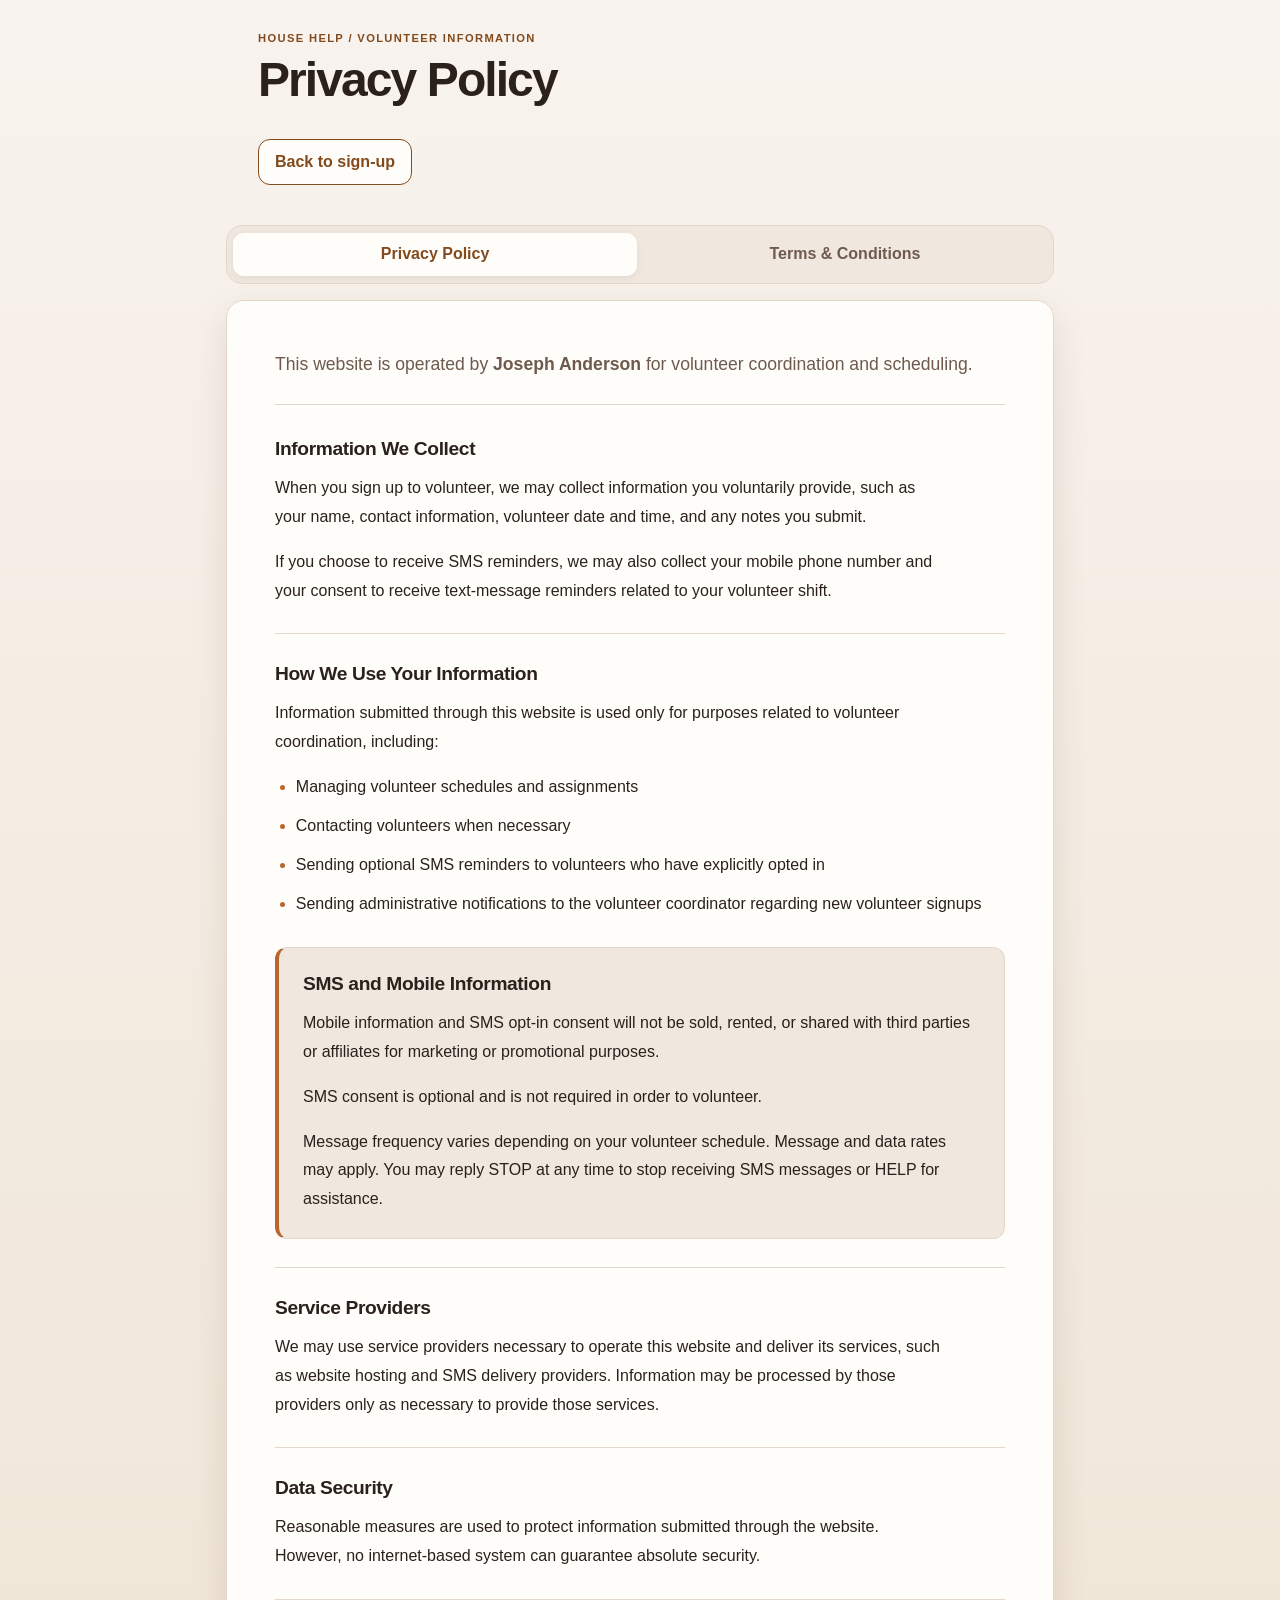
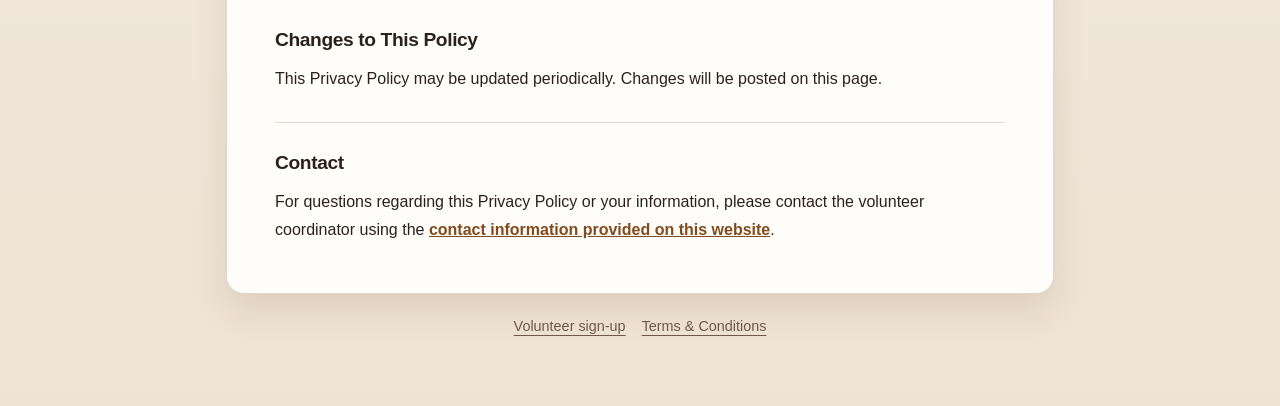
==== privacy.html @ 68159a4b "adds twilio integration and scheduled reminders for opted-in individuals" ====
<!doctype html>
<html lang="en">
  <head>
    <meta charset="UTF-8" />
    <meta name="viewport" content="width=device-width, initial-scale=1.0" />
    <title>Privacy Policy | House Help</title>
    <link rel="icon" type="image/svg+xml" href="/favicon.svg" />
    <link rel="stylesheet" href="/styles.css" />
  </head>
  <body>
    <div class="page-shell legal-page">
      <header class="topbar legal-header">
        <div>
          <p class="eyebrow">House Help / Volunteer information</p>
          <h1>Privacy Policy</h1>
          <a class="project-info-link" href="/">Back to sign-up</a>
        </div>
      </header>
      <nav class="legal-nav" aria-label="Policies">
        <a href="/privacy" aria-current="page">Privacy Policy</a>
        <a href="/terms">Terms &amp; Conditions</a>
      </nav>
      <main class="panel project-info legal-document">
        <p class="legal-intro">
          This website is operated by <strong>Joseph Anderson</strong> for
          volunteer coordination and scheduling.
        </p>
        <section>
          <h2>Information We Collect</h2>
          <p>
            When you sign up to volunteer, we may collect information you
            voluntarily provide, such as your name, contact information,
            volunteer date and time, and any notes you submit.
          </p>
          <p>
            If you choose to receive SMS reminders, we may also collect your
            mobile phone number and your consent to receive text-message
            reminders related to your volunteer shift.
          </p>
        </section>
        <section>
          <h2>How We Use Your Information</h2>
          <p>
            Information submitted through this website is used only for purposes
            related to volunteer coordination, including:
          </p>
          <ul>
            <li>Managing volunteer schedules and assignments</li>
            <li>Contacting volunteers when necessary</li>
            <li>Sending optional SMS reminders to volunteers who have explicitly opted in</li>
            <li>Sending administrative notifications to the volunteer coordinator regarding new volunteer signups</li>
          </ul>
        </section>
        <section class="legal-sms">
          <h2>SMS and Mobile Information</h2>
          <p>
            Mobile information and SMS opt-in consent will not be sold, rented,
            or shared with third parties or affiliates for marketing or
            promotional purposes.
          </p>
          <p>SMS consent is optional and is not required in order to volunteer.</p>
          <p>
            Message frequency varies depending on your volunteer schedule.
            Message and data rates may apply. You may reply STOP at any time to
            stop receiving SMS messages or HELP for assistance.
          </p>
        </section>
        <section>
          <h2>Service Providers</h2>
          <p>
            We may use service providers necessary to operate this website and
            deliver its services, such as website hosting and SMS delivery
            providers. Information may be processed by those providers only as
            necessary to provide those services.
          </p>
        </section>
        <section>
          <h2>Data Security</h2>
          <p>
            Reasonable measures are used to protect information submitted
            through the website. However, no internet-based system can guarantee
            absolute security.
          </p>
        </section>
        <section>
          <h2>Changes to This Policy</h2>
          <p>
            This Privacy Policy may be updated periodically. Changes will be
            posted on this page.
          </p>
        </section>
        <section>
          <h2>Contact</h2>
          <p>
            For questions regarding this Privacy Policy or your information,
            please contact the volunteer coordinator using the
            <a href="/project-info.html#questions">contact information provided on this website</a>.
          </p>
        </section>
      </main>
      <footer class="legal-links">
        <a href="/">Volunteer sign-up</a>
        <a href="/terms">Terms &amp; Conditions</a>
      </footer>
    </div>
  </body>
</html>
---- styles.css ----
:root {
  --bg: #f7f0e7;
  --panel: #fffdf9;
  --panel-strong: #f0e8df;
  --ink: #2b211c;
  --muted: #6e5a4e;
  --accent: #b8662d;
  --accent-dark: #824a1d;
  --line: #e3d7cb;
  --shadow: 0 15px 35px rgba(73, 48, 34, 0.12);
  --success: #2d6a4f;
  --success-soft: rgba(45, 106, 79, 0.08);
}

* {
  box-sizing: border-box;
}

html,
body {
  margin: 0;
  width: 100%;
  max-width: 100%;
  overflow-x: hidden;
  font-family: "Segoe UI", Tahoma, Geneva, Verdana, sans-serif;
  background: linear-gradient(180deg, #f8f3ee 0%, #efe3d3 100%);
  color: var(--ink);
}

button,
input,
select,
textarea {
  font: inherit;
  max-width: 100%;
}

.hidden {
  display: none !important;
}

.app-toast {
  position: fixed;
  z-index: 1000;
  top: max(1rem, env(safe-area-inset-top));
  left: 50%;
  display: flex;
  align-items: center;
  justify-content: space-between;
  gap: 1rem;
  width: min(34rem, calc(100% - 2rem));
  padding: 0.85rem 0.9rem;
  transform: translateX(-50%);
  border: 1px solid var(--line);
  border-left: 4px solid var(--success);
  border-radius: 8px;
  background: var(--panel);
  box-shadow: var(--shadow);
  color: var(--ink);
  font-weight: 600;
}

.app-toast[hidden] {
  display: none;
}

.load-error {
  display: flex;
  align-items: center;
  justify-content: space-between;
  gap: 1rem;
  margin-bottom: 1rem;
  padding: 0.8rem 1rem;
  border: 1px solid rgba(146, 43, 43, 0.35);
  border-left: 4px solid #922b2b;
  border-radius: 8px;
  background: #fff7f5;
}

.load-error[hidden] {
  display: none;
}

.load-error p {
  margin: 0;
  color: #702020;
}

.app-toast.error {
  border-left-color: #922b2b;
}

.toast-dismiss {
  flex: 0 0 2rem;
  width: 2rem;
  min-height: 2rem;
  padding: 0;
  background: transparent;
  color: var(--muted);
}

.page-shell {
  width: 100%;
  max-width: 1100px;
  margin: 0 auto;
  padding: 1rem 0.75rem 2.5rem;
  min-width: 0;
}

.topbar {
  display: flex;
  flex-direction: column;
  justify-content: flex-start;
  align-items: stretch;
  gap: 0.75rem;
  margin-bottom: 1rem;
}

.top-actions {
  display: flex;
  gap: 0.5rem;
  flex-wrap: wrap;
  justify-content: flex-end;
  align-self: flex-end;
}

.admin-trigger {
  padding: 0.5rem 0.8rem;
  min-height: 0;
  font-size: 0.8rem;
  opacity: 0.9;
}

.secondary-link {
  display: inline-flex;
  align-items: center;
  justify-content: center;
  min-height: 46px;
  padding: 0.5rem 0.8rem;
  border-radius: 12px;
  color: var(--ink);
  text-decoration: none;
  font-weight: 700;
  transition:
    transform 0.15s ease,
    filter 0.15s ease;
}

.secondary-link:hover {
  transform: translateY(-1px);
  filter: brightness(1.02);
}

.project-info-link {
  display: inline-flex;
  align-items: center;
  gap: 0.65rem;
  max-width: 100%;
  min-height: 46px;
  margin-top: 1rem;
  padding: 0.65rem 1rem;
  border: 1px solid var(--accent-dark);
  border-radius: 12px;
  background: var(--panel);
  color: var(--accent-dark);
  font-weight: 700;
  text-decoration: none;
  transition:
    background-color 0.15s ease,
    color 0.15s ease;
}

.project-info-link:hover {
  background: var(--accent-dark);
  color: var(--panel);
}

.project-info-link:focus-visible {
  outline: 3px solid var(--accent-dark);
  outline-offset: 3px;
}

.eyebrow {
  margin: 0 0 0.25rem;
  color: var(--accent-dark);
  text-transform: uppercase;
  letter-spacing: 0.12em;
  font-weight: 700;
  font-size: 0.7rem;
}

h1,
h2,
p {
  margin-top: 0;
}

h1 {
  font-size: clamp(2rem, 5vw, 3rem);
  margin-bottom: 0;
}

.layout {
  display: grid;
  grid-template-columns: 1fr;
  gap: 1rem;
}

.panel {
  width: 100%;
  max-width: 100%;
  min-width: 0;
  background: rgba(255, 255, 255, 0.65);
  border: 1px solid var(--line);
  border-radius: 18px;
  box-shadow: var(--shadow);
  padding: 1.25rem;
  backdrop-filter: blur(2px);
}

.schedule-panel,
.calendar-panel,
.admin-panel,
.signup-page {
  background: var(--panel);
}

.signup-page {
  padding: 1.25rem;
  transition: opacity 0.2s ease;
}

.signup-header {
  display: flex;
  align-items: center;
  gap: 0.75rem;
  margin-bottom: 1rem;
}

.signup-header h2 {
  margin: 0;
}

.project-info {
  background: var(--panel);
  line-height: 1.65;
}

.project-info section + section {
  margin-top: 1.5rem;
  padding-top: 1.5rem;
  border-top: 1px solid var(--line);
}

.project-info h2 {
  margin-bottom: 0.65rem;
  line-height: 1.3;
}

.project-info h3 {
  margin: 1rem 0 0.5rem;
  font-size: 1rem;
}

.project-info p,
.project-tools {
  max-width: 75ch;
}

.project-info section > :last-child {
  margin-bottom: 0;
}

.project-info a:not(.secondary-link) {
  color: var(--accent-dark);
  font-weight: 600;
}

.project-tools {
  padding-left: 1.5rem;
  columns: 2 14rem;
}

.project-tools li {
  break-inside: avoid;
}

.field-row {
  margin-bottom: 1rem;
}

.compact {
  margin-bottom: 0.8rem;
}

.two-up {
  display: grid;
  grid-template-columns: 1fr;
  gap: 0.85rem;
}

.legal-links {
  display: flex;
  flex-wrap: wrap;
  justify-content: center;
  gap: 1rem;
  padding: 1.5rem 0;
}

.legal-links a {
  color: var(--muted);
  font-size: 0.9rem;
  text-underline-offset: 0.25em;
}

.legal-page {
  max-width: 860px;
  padding-top: clamp(1.5rem, 5vw, 4rem);
}

.legal-header {
  padding: 0 clamp(0.5rem, 3vw, 2rem) 1rem;
}

.legal-header h1 {
  margin: 0.5rem 0 1rem;
  font-size: clamp(2rem, 5vw, 3rem);
  line-height: 1.15;
  letter-spacing: -0.04em;
}

.legal-nav {
  display: flex;
  flex-wrap: wrap;
  gap: 0.4rem;
  margin: 0 0 1rem;
  padding: 0.4rem;
  border: 1px solid var(--line);
  border-radius: 16px;
  background: var(--panel-strong);
}

.legal-nav a {
  flex: 1 1 12rem;
  padding: 0.8rem 1rem;
  border-radius: 11px;
  color: var(--muted);
  text-align: center;
  text-decoration: none;
  font-weight: 600;
}

.legal-nav a[aria-current="page"] {
  background: var(--panel);
  color: var(--accent-dark);
  box-shadow: 0 2px 6px rgba(73, 48, 34, 0.08);
}

.legal-nav a:hover {
  color: var(--accent-dark);
  background: var(--panel);
}

.legal-document {
  padding: clamp(1.25rem, 5vw, 3rem);
  line-height: 1.8;
}

.legal-document .legal-intro {
  margin: 0 0 2rem;
  padding-bottom: 1.5rem;
  border-bottom: 1px solid var(--line);
  color: var(--muted);
  font-size: 1.1rem;
}

.legal-document h2 {
  margin: 0 0 0.75rem;
  font-size: 1.2rem;
  letter-spacing: -0.02em;
}

.legal-document section + section {
  margin-top: 1.75rem;
  padding-top: 1.75rem;
}

.legal-document ul {
  padding-left: 1.3rem;
}

.legal-document li + li {
  margin-top: 0.65rem;
}

.legal-document li::marker {
  color: var(--accent);
}

.legal-document section.legal-sms {
  padding: clamp(1rem, 3vw, 1.5rem);
  border: 1px solid var(--line);
  border-left: 4px solid var(--accent);
  border-radius: 12px;
  background: var(--panel-strong);
}

.legal-page a:focus-visible {
  outline: 3px solid var(--accent);
  outline-offset: 4px;
}

label {
  display: block;
  font-size: 0.95rem;
  font-weight: 600;
  color: var(--muted);
}

.reminder-card {
  padding: 1.1rem;
  border: 1px solid var(--line);
  border-radius: 14px;
  background: var(--panel);
}

.reminder-consent {
  display: flex;
  align-items: flex-start;
  gap: 0.85rem;
  font-weight: 400;
  cursor: pointer;
}

.reminder-title {
  display: block;
  color: var(--ink);
  font-size: 0.95rem;
  line-height: 1.5;
}

.reminder-description {
  display: block;
  margin-top: 0.35rem;
  font-size: 0.82rem;
  line-height: 1.65;
}

.reminder-policy-links {
  margin: 0.85rem 0 0;
  padding-top: 0.75rem;
  border-top: 1px solid var(--line);
  color: var(--muted);
  font-size: 0.82rem;
  line-height: 1.7;
}

.reminder-policy-links a {
  color: var(--accent-dark);
  font-weight: 600;
  text-decoration-thickness: 1px;
  text-underline-offset: 0.2em;
}

.reminder-policy-links a:hover {
  color: var(--ink);
}

.reminder-policy-links a:focus-visible {
  outline: 2px solid var(--accent);
  outline-offset: 3px;
}

input,
select,
textarea {
  width: 100%;
  margin-top: 0.45rem;
  border: 1px solid var(--line);
  border-radius: 12px;
  background: #fff;
  color: var(--ink);
  padding: 0.8rem 0.9rem;
  transition:
    border-color 0.2s ease,
    box-shadow 0.2s ease;
}

input:focus,
select:focus,
textarea:focus {
  border-color: var(--accent);
  box-shadow: 0 0 0 4px rgba(184, 102, 45, 0.1);
  outline: none;
}

.reminder-consent input[type="checkbox"] {
  flex: 0 0 1.2rem;
  width: 1.2rem;
  height: 1.2rem;
  margin: 0.15rem 0 0;
  padding: 0;
  accent-color: var(--accent-dark);
  cursor: pointer;
}

.reminder-consent input[type="checkbox"]:focus-visible {
  outline: 2px solid var(--accent-dark);
  outline-offset: 3px;
}

textarea {
  resize: vertical;
}

button {
  border: none;
  border-radius: 12px;
  padding: 0.85rem 1rem;
  font-weight: 700;
  cursor: pointer;
  transition:
    transform 0.15s ease,
    filter 0.15s ease;
  min-height: 46px;
}

button:hover {
  transform: translateY(-1px);
  filter: brightness(1.02);
}

button[type="submit"] {
  background: var(--accent);
  color: #fff;
  width: 100%;
}

.secondary {
  background: var(--panel-strong);
  color: var(--ink);
}

.schedule-list {
  list-style: none;
  margin: 0 0 1rem;
  padding: 0;
  display: grid;
  gap: 0.7rem;
  color: var(--ink);
}

.helper-text,
.detail-text {
  margin: 0;
  color: var(--muted);
  line-height: 1.5;
}

.admin-panel {
  margin-bottom: 1.5rem;
}

.admin-table-wrap {
  overflow-x: auto;
}

.admin-table {
  width: 100%;
  border-collapse: collapse;
  background: #fff;
  border-radius: 12px;
  overflow: hidden;
}

.admin-table th,
.admin-table td {
  padding: 0.8rem 0.75rem;
  border-bottom: 1px solid var(--line);
  text-align: left;
  vertical-align: top;
}

.admin-table th {
  background: #f9f2ea;
  color: var(--ink);
}

.delete-entry {
  background: rgba(186, 45, 45, 0.08);
  color: #9e2c2c;
  border: 1px solid rgba(186, 45, 45, 0.2);
  border-radius: 10px;
  padding: 0.45rem 0.6rem;
  min-height: 0;
  min-width: 2.5rem;
  font-size: 1.15rem;
  line-height: 1;
}

.calendar-panel {
  margin-top: 1.5rem;
}

.calendar-header {
  display: flex;
  flex-direction: column;
  align-items: center;
  justify-content: center;
  gap: 0.6rem;
  margin-bottom: 1rem;
  text-align: center;
}

.calendar-header h2 {
  margin: 0;
}

.calendar-nav {
  display: flex;
  align-items: center;
  justify-content: center;
  gap: 0.75rem;
  width: 100%;
}

.icon-button {
  width: 2.5rem;
  min-width: 2.5rem;
  height: 2.5rem;
  padding: 0;
  display: inline-flex;
  align-items: center;
  justify-content: center;
  font-size: 1.6rem;
  line-height: 1;
}

.month-label {
  min-width: 8rem;
  text-align: center;
  font-size: 1rem;
  color: var(--ink);
}

.calendar-weekdays {
  display: grid;
  grid-template-columns: repeat(6, minmax(0, 1fr));
  gap: 0.35rem;
  margin-bottom: 0.5rem;
  width: 100%;
  color: var(--muted);
  font-size: 0.72rem;
  font-weight: 700;
  text-transform: uppercase;
  letter-spacing: 0.05em;
}

.calendar-weekday {
  display: flex;
  justify-content: center;
  align-items: center;
  min-height: 1.5rem;
}

.calendar-grid {
  display: grid;
  grid-template-columns: repeat(6, minmax(0, 1fr));
  gap: 0.35rem;
  margin-bottom: 1rem;
  width: 100%;
  min-width: 0;
}

.calendar-day {
  display: flex;
  flex-direction: column;
  justify-content: flex-start;
  align-items: flex-start;
  min-height: 110px;
  min-width: 0;
  width: 100%;
  padding: 0.45rem 0.32rem;
  border: 1px solid var(--line);
  border-radius: 10px;
  background: #fff;
  color: var(--ink);
  text-align: left;
  transition:
    border-color 0.2s ease,
    transform 0.15s ease;
}

.calendar-day:hover {
  border-color: var(--accent);
  transform: translateY(-1px);
}

.calendar-day.muted {
  opacity: 0.55;
}

.calendar-day.selected {
  border-color: var(--accent);
  background: rgba(184, 102, 45, 0.04);
}

.calendar-day.disabled {
  opacity: 0.62;
  cursor: default;
  background: #f7f5f3;
}

.calendar-day:disabled {
  cursor: default;
  opacity: 0.62;
}

.day-number {
  font-weight: 700;
  font-size: 0.92rem;
}

.day-badges {
  display: flex;
  flex-direction: column;
  gap: 0.18rem;
  width: 100%;
  margin-top: 0.2rem;
  min-width: 0;
}

.day-count {
  display: block;
  width: 100%;
  max-width: 100%;
  font-size: 0.54rem;
  line-height: 1.2;
  border-radius: 999px;
  padding: 0.18rem 0.28rem;
  white-space: normal;
  overflow-wrap: anywhere;
  word-break: break-word;
  text-align: center;
  letter-spacing: 0.01em;
}

.day-count.volunteer {
  color: var(--success);
  background: var(--success-soft);
}

.day-count.childcare {
  color: #922b2b;
  background: rgba(146, 43, 43, 0.1);
}

.day-count.open {
  color: #8b6400;
  background: rgba(241, 192, 0, 0.18);
}

.calendar-legend {
  display: flex;
  flex-wrap: wrap;
  gap: 0.65rem 0.9rem;
  align-items: center;
  justify-content: center;
  margin-top: -0.2rem;
  margin-bottom: 1rem;
  color: var(--muted);
  font-size: 0.72rem;
  font-weight: 600;
}

.legend-item {
  display: inline-flex;
  align-items: center;
  gap: 0.38rem;
}

.legend-swatch {
  width: 0.7rem;
  height: 0.7rem;
  border-radius: 50%;
  display: inline-block;
  border: 1px solid rgba(43, 33, 28, 0.2);
}

.legend-swatch.volunteer {
  background: var(--success-soft);
}

.legend-swatch.childcare {
  background: rgba(146, 43, 43, 0.34);
}

.legend-swatch.open {
  background: rgba(241, 192, 0, 0.5);
}

#day-details-dialog {
  position: fixed;
  inset: 0;
  margin: auto;
  transform: translateY(-5dvh);
  width: calc(100% - 1rem);
  max-width: 36rem;
  max-height: 85dvh;
  overflow-y: auto;
  overscroll-behavior: contain;
  border: 1px solid var(--line);
  border-radius: 8px;
  padding: 0;
  background: #fffdf9;
}

#day-details-dialog::backdrop {
  background: rgba(0, 0, 0, 0.4);
}

body:has(#day-details-dialog[open]) {
  overflow: hidden;
}

.day-details-close {
  display: flex;
  justify-content: flex-end;
  padding: 0.5rem 0.5rem 0;
  margin: 0;
}

.day-details-close button {
  width: 46px;
  height: 46px;
  padding: 0;
  background: var(--panel-strong);
  color: var(--ink);
}

#day-details-dialog .care-need-row,
#day-details-dialog .slot-summary {
  border: 0;
  border-radius: 0;
  background: transparent;
  padding: 0;
}

#day-details-dialog .care-need-row {
  flex-wrap: wrap;
}

#day-details-dialog .care-need-row + .care-need-row {
  margin-top: 0.75rem;
}

#day-details-dialog .volunteer-day-button {
  width: auto;
  margin-top: 0;
  flex-shrink: 0;
}

#day-details-dialog .date-detail {
  border: 0;
  border-radius: 0;
}

.date-detail {
  border: 1px solid var(--line);
  border-radius: 12px;
  background: linear-gradient(180deg, #fff8f2 0%, #fffdf9 100%);
  padding: 1rem;
}

.volunteer-day-button {
  width: 100%;
  margin-top: 1rem;
}

.date-detail h3 {
  margin-bottom: 0.8rem;
}

.admin-detail-list {
  display: grid;
  gap: 0.75rem;
}

.admin-no-volunteers {
  margin: 0;
  padding: 0.75rem 0.9rem;
  border-left: 3px solid var(--muted);
  border-radius: 4px;
  background: var(--panel-strong);
  font-weight: 600;
}

.admin-day-care .admin-childcare-form {
  margin-top: 1rem;
}

.admin-day-care .admin-care-notes {
  margin-bottom: 1rem;
}

.admin-detail-row {
  display: flex;
  justify-content: space-between;
  gap: 0.75rem;
  align-items: center;
  border: 1px solid var(--line);
  border-radius: 12px;
  background: rgba(255, 255, 255, 0.72);
  padding: 0.75rem 0.8rem;
}

.admin-detail-row strong {
  display: block;
  margin-bottom: 0.2rem;
}

.admin-delete-entry {
  flex-shrink: 0;
}

.admin-pagination {
  display: flex;
  justify-content: center;
  flex-wrap: wrap;
  gap: 0.5rem;
  margin-top: 1rem;
}

.admin-page-button {
  min-width: 2.25rem;
  min-height: 2.25rem;
  padding: 0.35rem 0.7rem;
  border: 1px solid var(--line);
  background: #fff;
}

.admin-page-button.active {
  background: var(--accent);
  border-color: var(--accent);
  color: #fff;
}

.slot-summary {
  display: grid;
  gap: 0.6rem;
  border: 1px solid var(--line);
  border-radius: 12px;
  background: rgba(255, 255, 255, 0.7);
  padding: 0.8rem 0.9rem;
}

.slot-row {
  display: flex;
  flex-direction: column;
  align-items: flex-start;
  gap: 0.2rem;
  border-top: 1px solid var(--line);
  padding-top: 0.6rem;
  word-break: break-word;
}

.slot-row:first-child {
  border-top: none;
  padding-top: 0;
}

.current-volunteers {
  margin-top: 1.25rem;
  padding-top: 1rem;
  border-top: 1px solid var(--line);
}

.current-volunteers h4 {
  margin: 0 0 0.25rem;
}

.volunteer-summary-list {
  list-style: none;
  margin: 0;
  padding: 0;
}

.volunteer-summary-row {
  display: grid;
  grid-template-columns: minmax(0, 1fr) auto;
  align-items: center;
  gap: 1rem;
  padding: 0.85rem 0;
}

.volunteer-summary-row + .volunteer-summary-row {
  border-top: 1px solid var(--line);
}

.volunteer-shift strong,
.volunteer-shift span,
.volunteer-total strong,
.volunteer-total span {
  display: block;
}

.volunteer-shift {
  min-width: 0;
  overflow-wrap: anywhere;
  font-size: 0.9rem;
}

.volunteer-shift span {
  margin-top: 0.25rem;
  color: var(--muted);
  font-size: 0.85rem;
  line-height: 1.5;
}

.volunteer-total {
  text-align: right;
}

.volunteer-total strong {
  color: var(--success);
  font-size: 1.5rem;
  line-height: 1.2;
  font-variant-numeric: tabular-nums;
}

.volunteer-total span {
  color: var(--muted);
  font-size: 0.75rem;
}

.entries-header {
  display: flex;
  justify-content: space-between;
  align-items: center;
  gap: 1rem;
  margin-bottom: 1rem;
}

.admin-childcare-section {
  margin-top: 1.5rem;
  padding-top: 1.25rem;
  border-top: 1px solid var(--line);
}

.admin-childcare-section h3 {
  margin-bottom: 0.75rem;
}

.admin-childcare-form {
  margin-bottom: 1rem;
}

.childcare-list {
  display: grid;
  gap: 0.75rem;
}

.care-row,
.care-need-row {
  display: flex;
  justify-content: space-between;
  align-items: center;
  gap: 0.75rem;
  border: 1px solid var(--line);
  border-radius: 12px;
  background: rgba(255, 255, 255, 0.7);
  padding: 0.8rem 0.9rem;
}

.care-detail-block {
  margin-top: 1rem;
  border: 1px solid var(--line);
  border-radius: 12px;
  background: rgba(255, 255, 255, 0.7);
  padding: 0.8rem 0.9rem;
}

.care-detail-block h4 {
  margin: 0 0 0.6rem;
}

.childcare-volunteer-button {
  flex-shrink: 0;
}

.empty-state {
  border: 1px dashed var(--line);
  border-radius: 12px;
  padding: 1.25rem;
  text-align: center;
  color: var(--muted);
  background: rgba(184, 102, 45, 0.03);
}

@media (min-width: 768px) {
  #day-details-dialog {
    inset: 0;
    margin: auto;
  }

  .page-shell {
    padding: 2rem 1rem 3rem;
  }

  .topbar {
    flex-direction: column;
    justify-content: flex-start;
    align-items: flex-end;
    margin-bottom: 1.5rem;
  }

  .topbar > div:last-child {
    width: 100%;
  }

  .layout {
    grid-template-columns: 2fr 1fr;
    gap: 1.5rem;
  }

  .two-up {
    grid-template-columns: repeat(2, minmax(200px, 1fr));
    gap: 1rem;
  }

  .calendar-weekdays {
    gap: 0.5rem;
    font-size: 0.76rem;
  }

  .calendar-grid {
    gap: 0.5rem;
  }

  .calendar-day {
    min-height: 112px;
    padding: 0.7rem 0.65rem;
  }

  .day-number {
    font-size: 1rem;
  }

  .day-count {
    font-size: 0.62rem;
  }

  .slot-row {
    flex-direction: row;
    justify-content: space-between;
    align-items: center;
    gap: 1rem;
  }
}
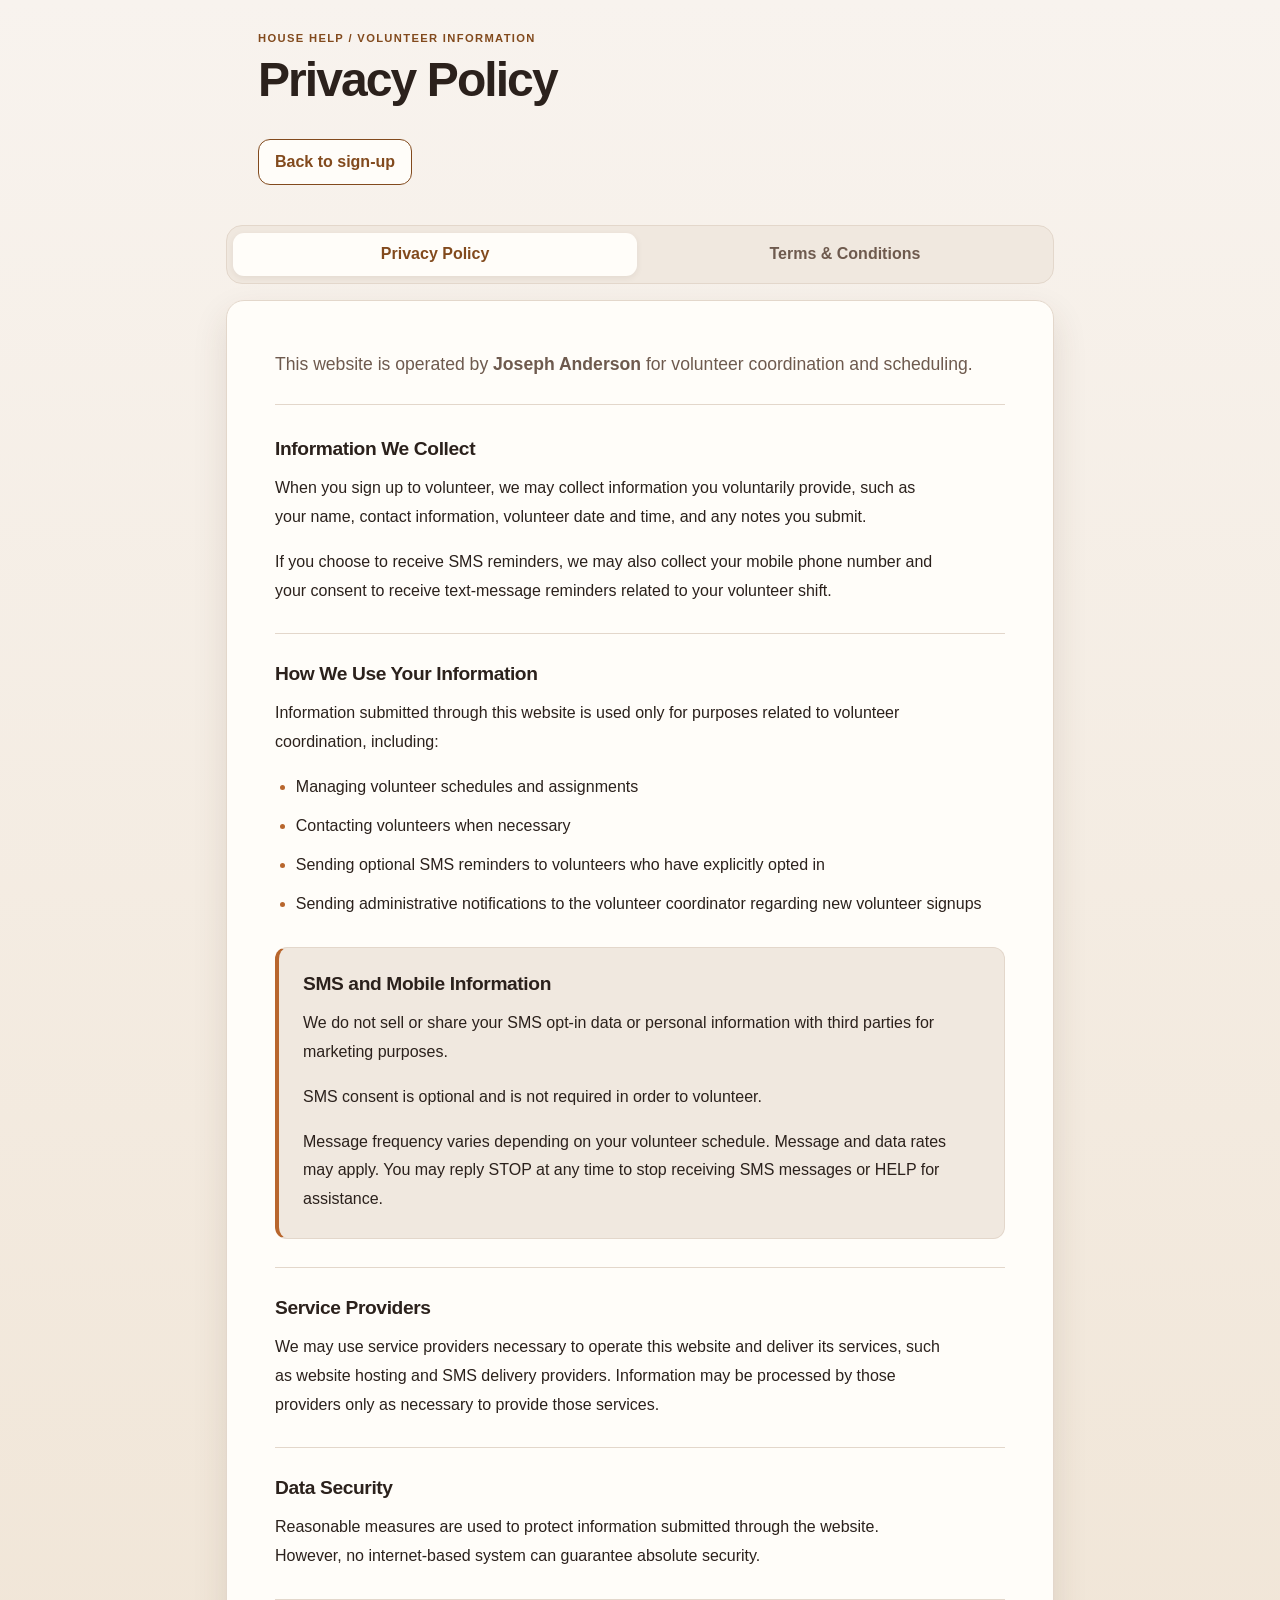
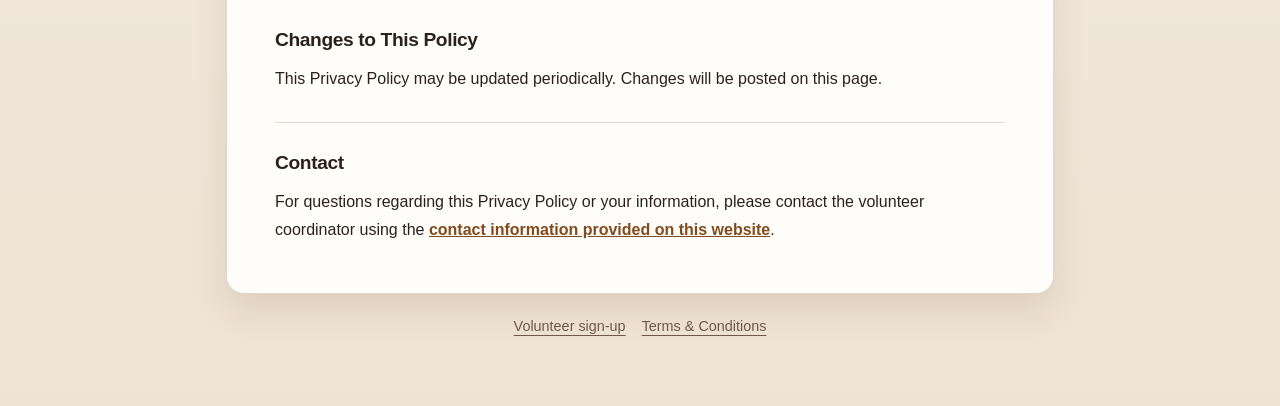
==== commit e2bee399: "updated wording on privacy/terms" ====
--- a/privacy.html
+++ b/privacy.html
@@ -47,18 +47,25 @@
           <ul>
             <li>Managing volunteer schedules and assignments</li>
             <li>Contacting volunteers when necessary</li>
-            <li>Sending optional SMS reminders to volunteers who have explicitly opted in</li>
-            <li>Sending administrative notifications to the volunteer coordinator regarding new volunteer signups</li>
+            <li>
+              Sending optional SMS reminders to volunteers who have explicitly
+              opted in
+            </li>
+            <li>
+              Sending administrative notifications to the volunteer coordinator
+              regarding new volunteer signups
+            </li>
           </ul>
         </section>
         <section class="legal-sms">
           <h2>SMS and Mobile Information</h2>
           <p>
-            Mobile information and SMS opt-in consent will not be sold, rented,
-            or shared with third parties or affiliates for marketing or
-            promotional purposes.
+            We do not sell or share your SMS opt-in data or personal information
+            with third parties for marketing purposes.
           </p>
-          <p>SMS consent is optional and is not required in order to volunteer.</p>
+          <p>
+            SMS consent is optional and is not required in order to volunteer.
+          </p>
           <p>
             Message frequency varies depending on your volunteer schedule.
             Message and data rates may apply. You may reply STOP at any time to
@@ -94,7 +101,9 @@
           <p>
             For questions regarding this Privacy Policy or your information,
             please contact the volunteer coordinator using the
-            <a href="/project-info.html#questions">contact information provided on this website</a>.
+            <a href="/project-info.html#questions"
+              >contact information provided on this website</a
+            >.
           </p>
         </section>
       </main>
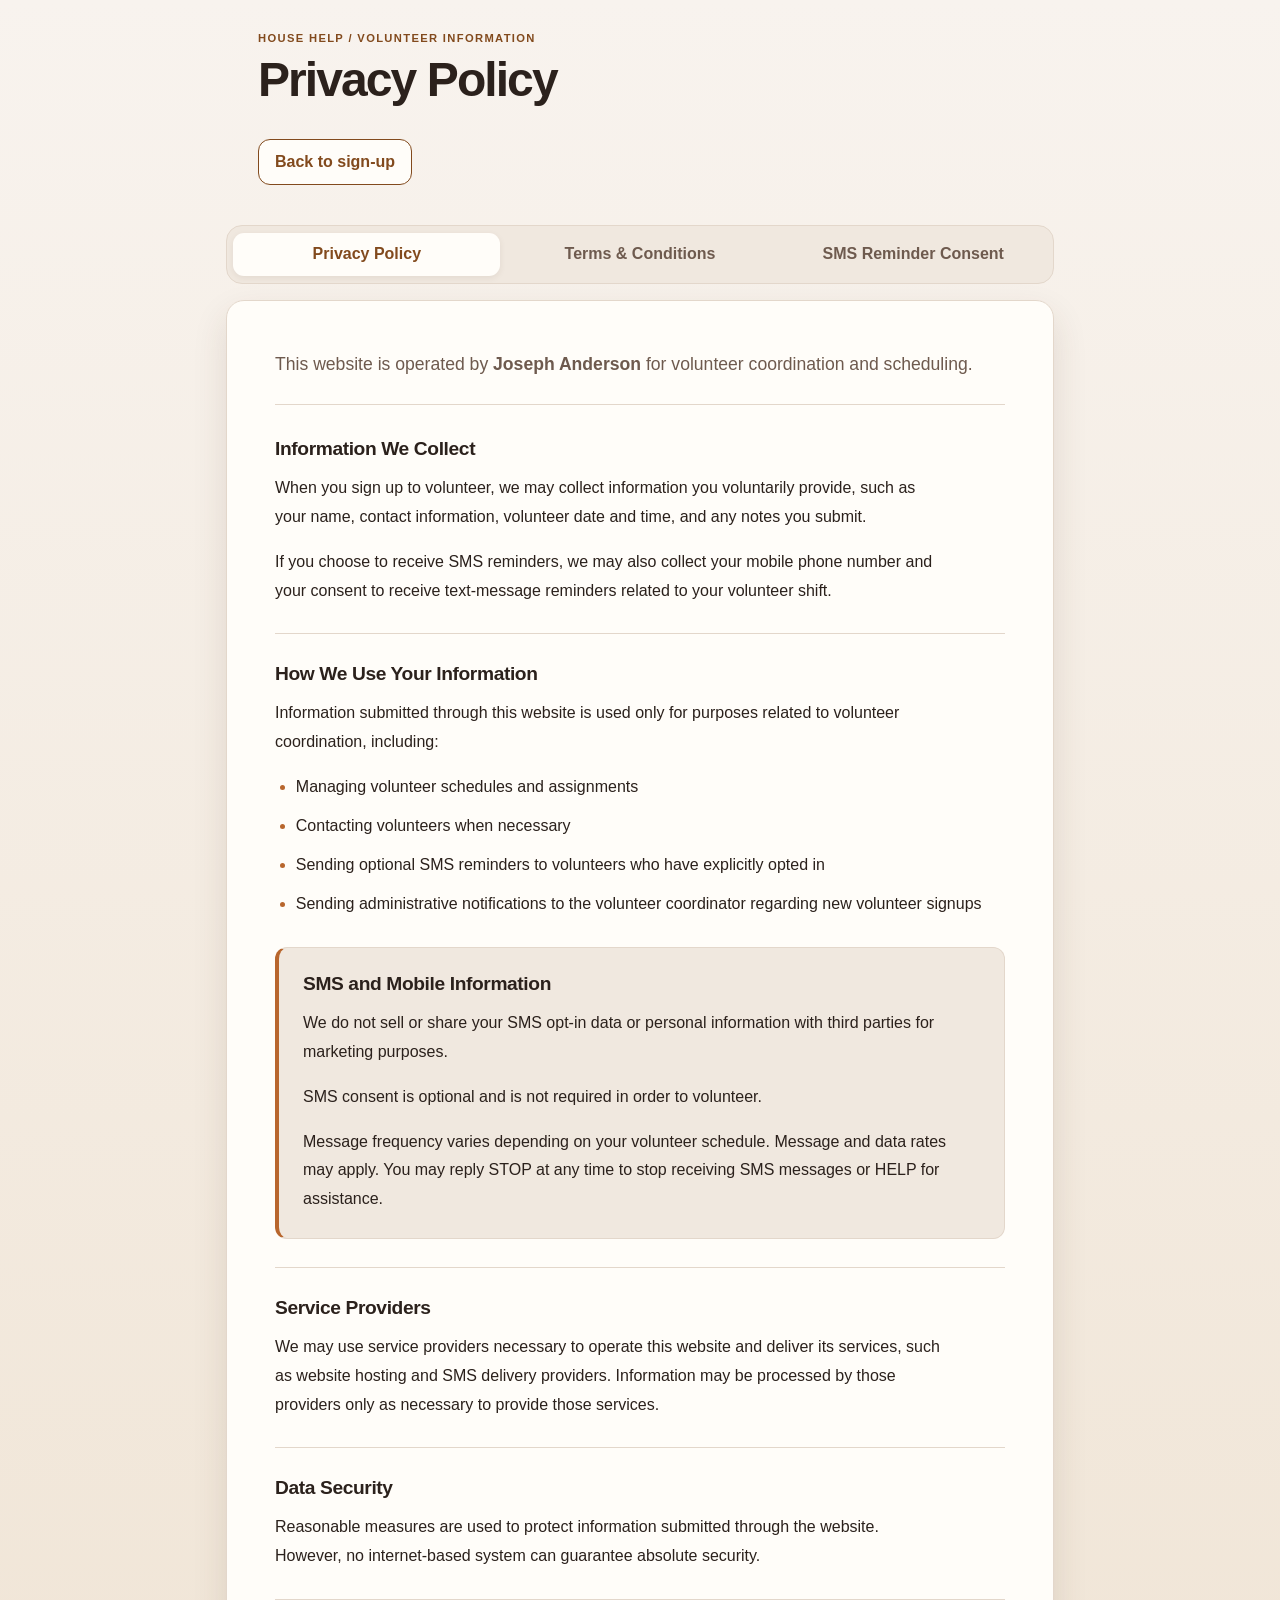
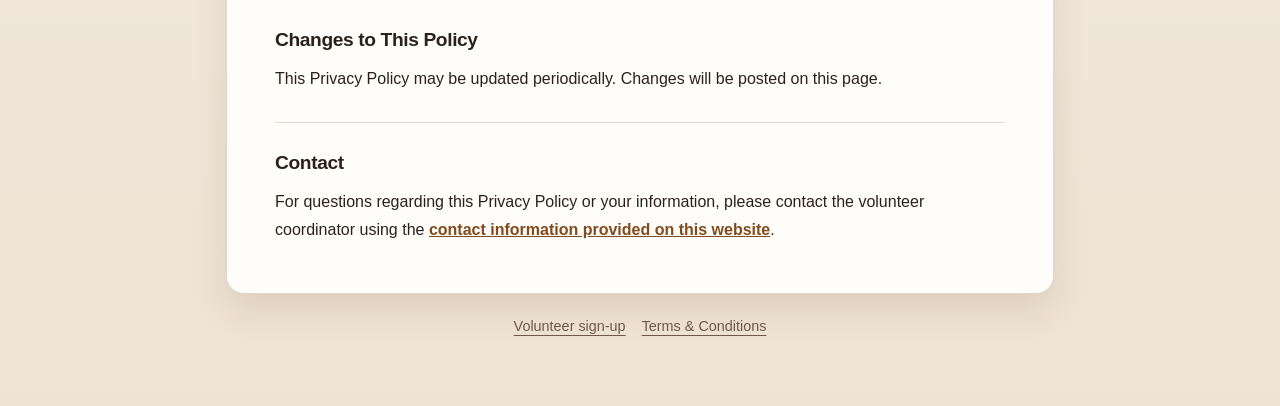
==== commit 41040618: "adds sms reminder consent page" ====
--- a/privacy.html
+++ b/privacy.html
@@ -19,6 +19,7 @@
       <nav class="legal-nav" aria-label="Policies">
         <a href="/privacy" aria-current="page">Privacy Policy</a>
         <a href="/terms">Terms &amp; Conditions</a>
+        <a href="/sms-consent">SMS Reminder Consent</a>
       </nav>
       <main class="panel project-info legal-document">
         <p class="legal-intro">
--- a/styles.css
+++ b/styles.css
@@ -410,6 +410,24 @@
   outline-offset: 4px;
 }
 
+.sms-consent-example {
+  margin: 1.5rem 0 0;
+}
+
+.sms-consent-example img {
+  display: block;
+  width: 100%;
+  height: auto;
+  border: 1px solid var(--line);
+  border-radius: 12px;
+}
+
+.sms-consent-example figcaption {
+  margin-top: 0.75rem;
+  color: var(--muted);
+  font-size: 0.9rem;
+}
+
 label {
   display: block;
   font-size: 0.95rem;
@@ -554,6 +572,15 @@
 .detail-text {
   margin: 0;
   color: var(--muted);
+  line-height: 1.5;
+}
+
+.hours-requirement {
+  margin: 1rem 0;
+  padding: 0.8rem 0.9rem;
+  border-left: 4px solid var(--accent);
+  border-radius: 8px;
+  background: var(--panel-strong);
   line-height: 1.5;
 }
 
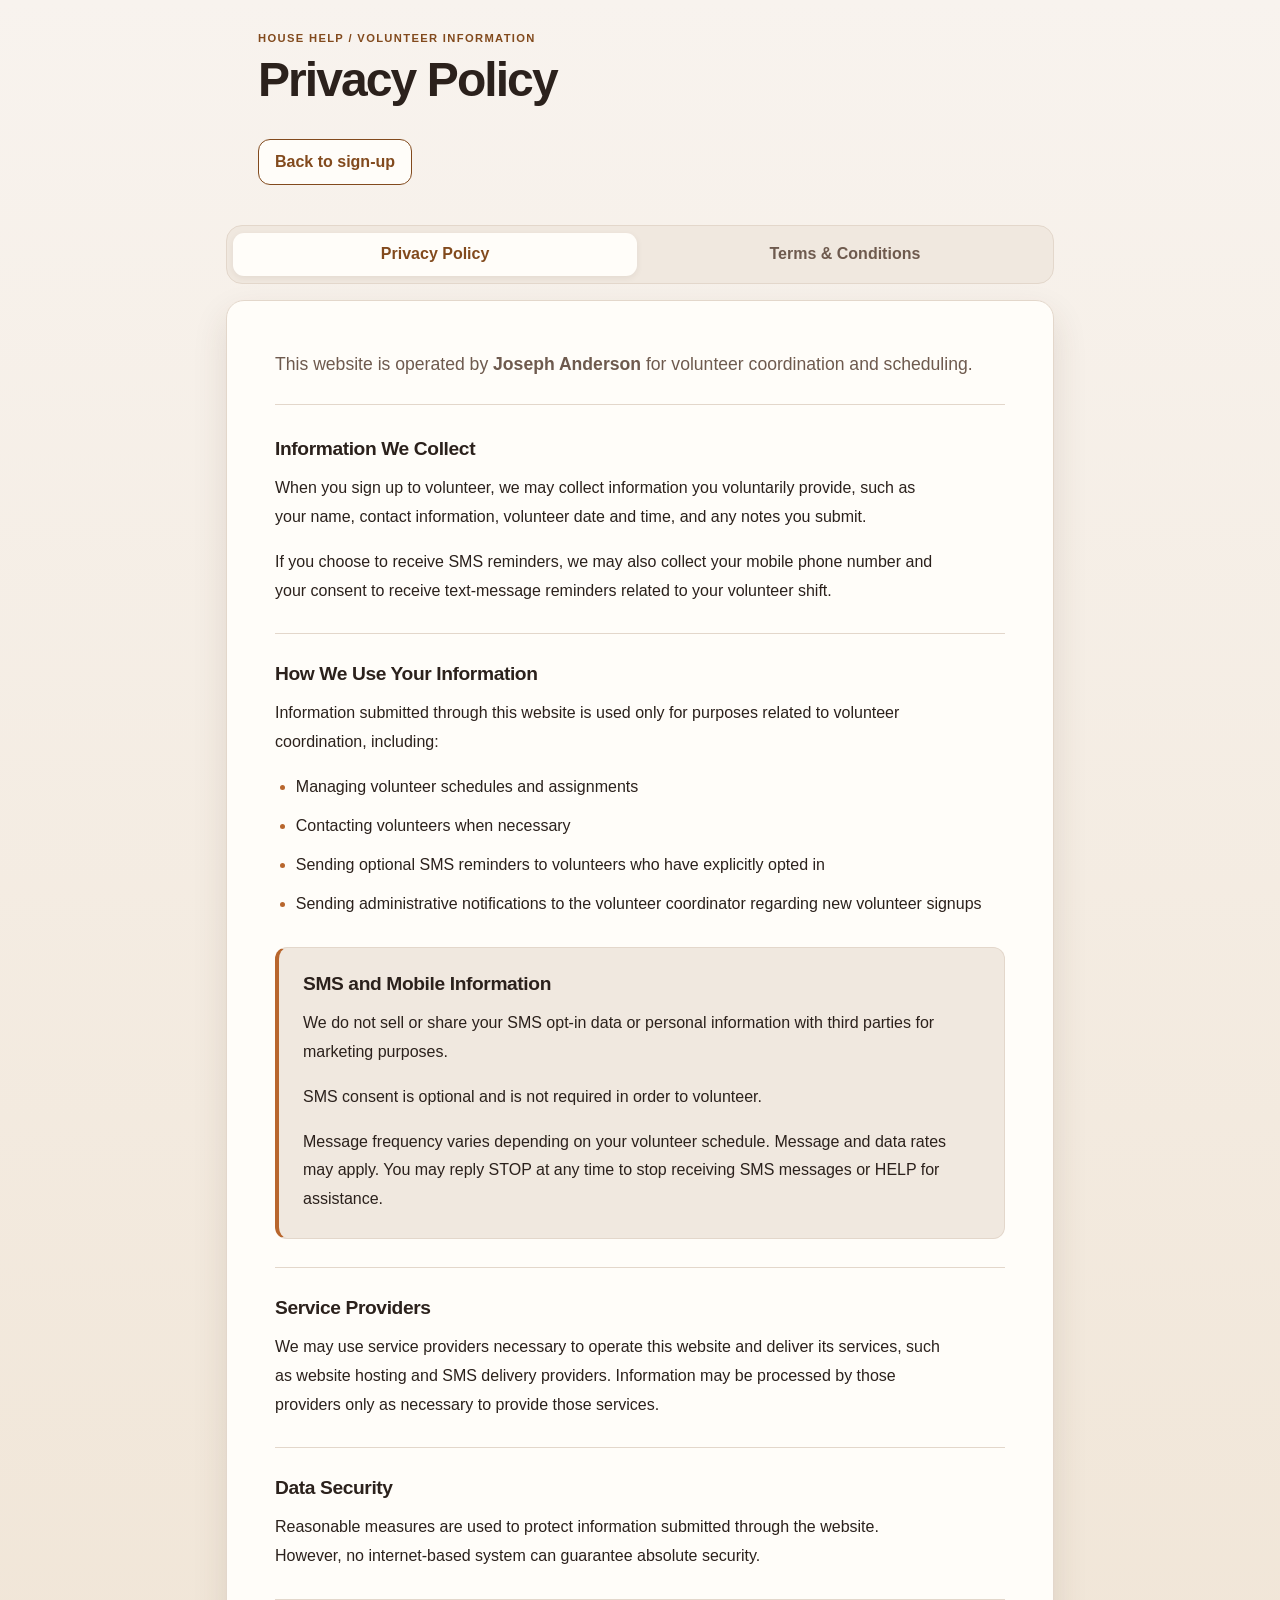
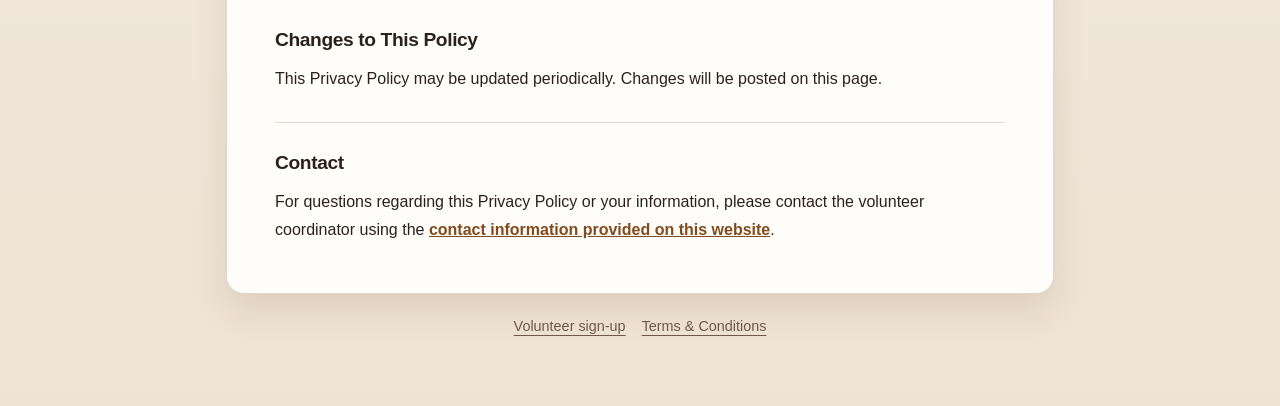
==== commit 76f3854f: "removed temporary sms opt-in page, updated text message wording" ====
--- a/privacy.html
+++ b/privacy.html
@@ -19,7 +19,6 @@
       <nav class="legal-nav" aria-label="Policies">
         <a href="/privacy" aria-current="page">Privacy Policy</a>
         <a href="/terms">Terms &amp; Conditions</a>
-        <a href="/sms-consent">SMS Reminder Consent</a>
       </nav>
       <main class="panel project-info legal-document">
         <p class="legal-intro">
--- a/styles.css
+++ b/styles.css
@@ -410,24 +410,6 @@
   outline-offset: 4px;
 }
 
-.sms-consent-example {
-  margin: 1.5rem 0 0;
-}
-
-.sms-consent-example img {
-  display: block;
-  width: 100%;
-  height: auto;
-  border: 1px solid var(--line);
-  border-radius: 12px;
-}
-
-.sms-consent-example figcaption {
-  margin-top: 0.75rem;
-  color: var(--muted);
-  font-size: 0.9rem;
-}
-
 label {
   display: block;
   font-size: 0.95rem;
